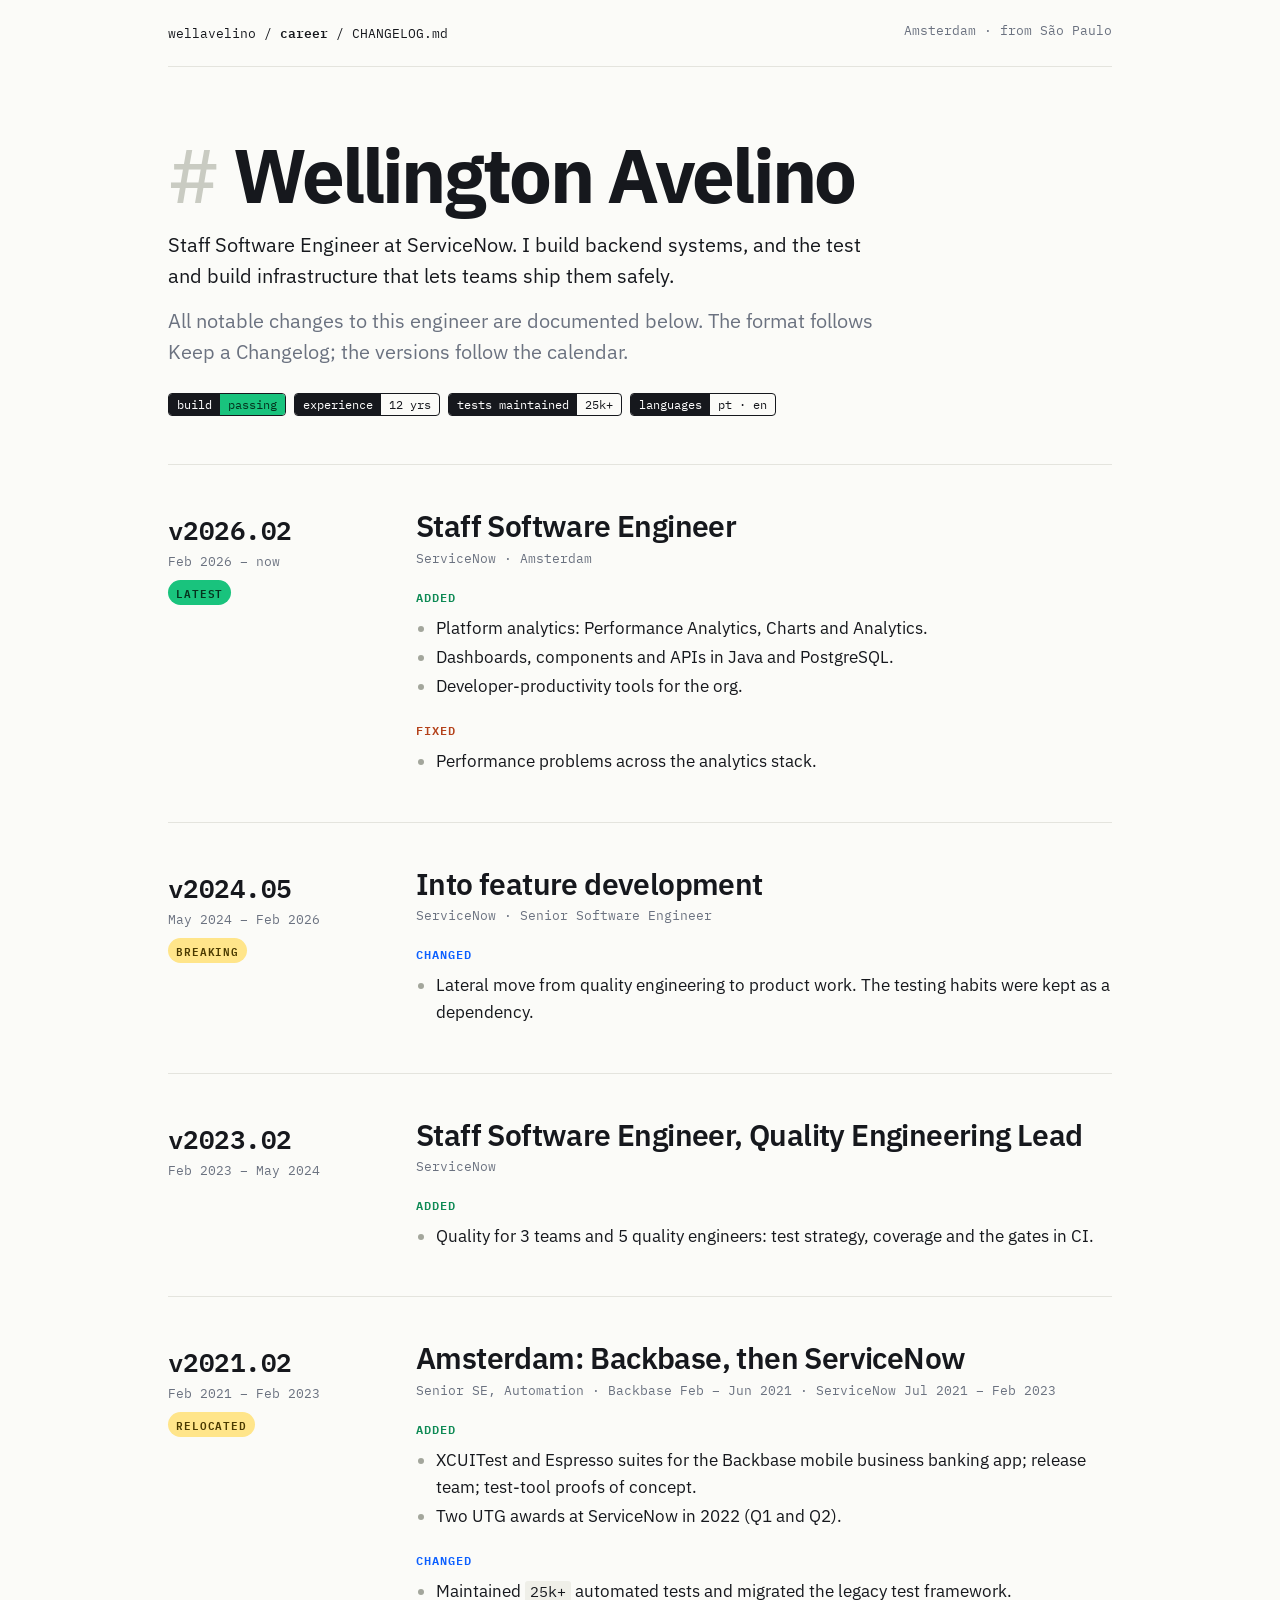
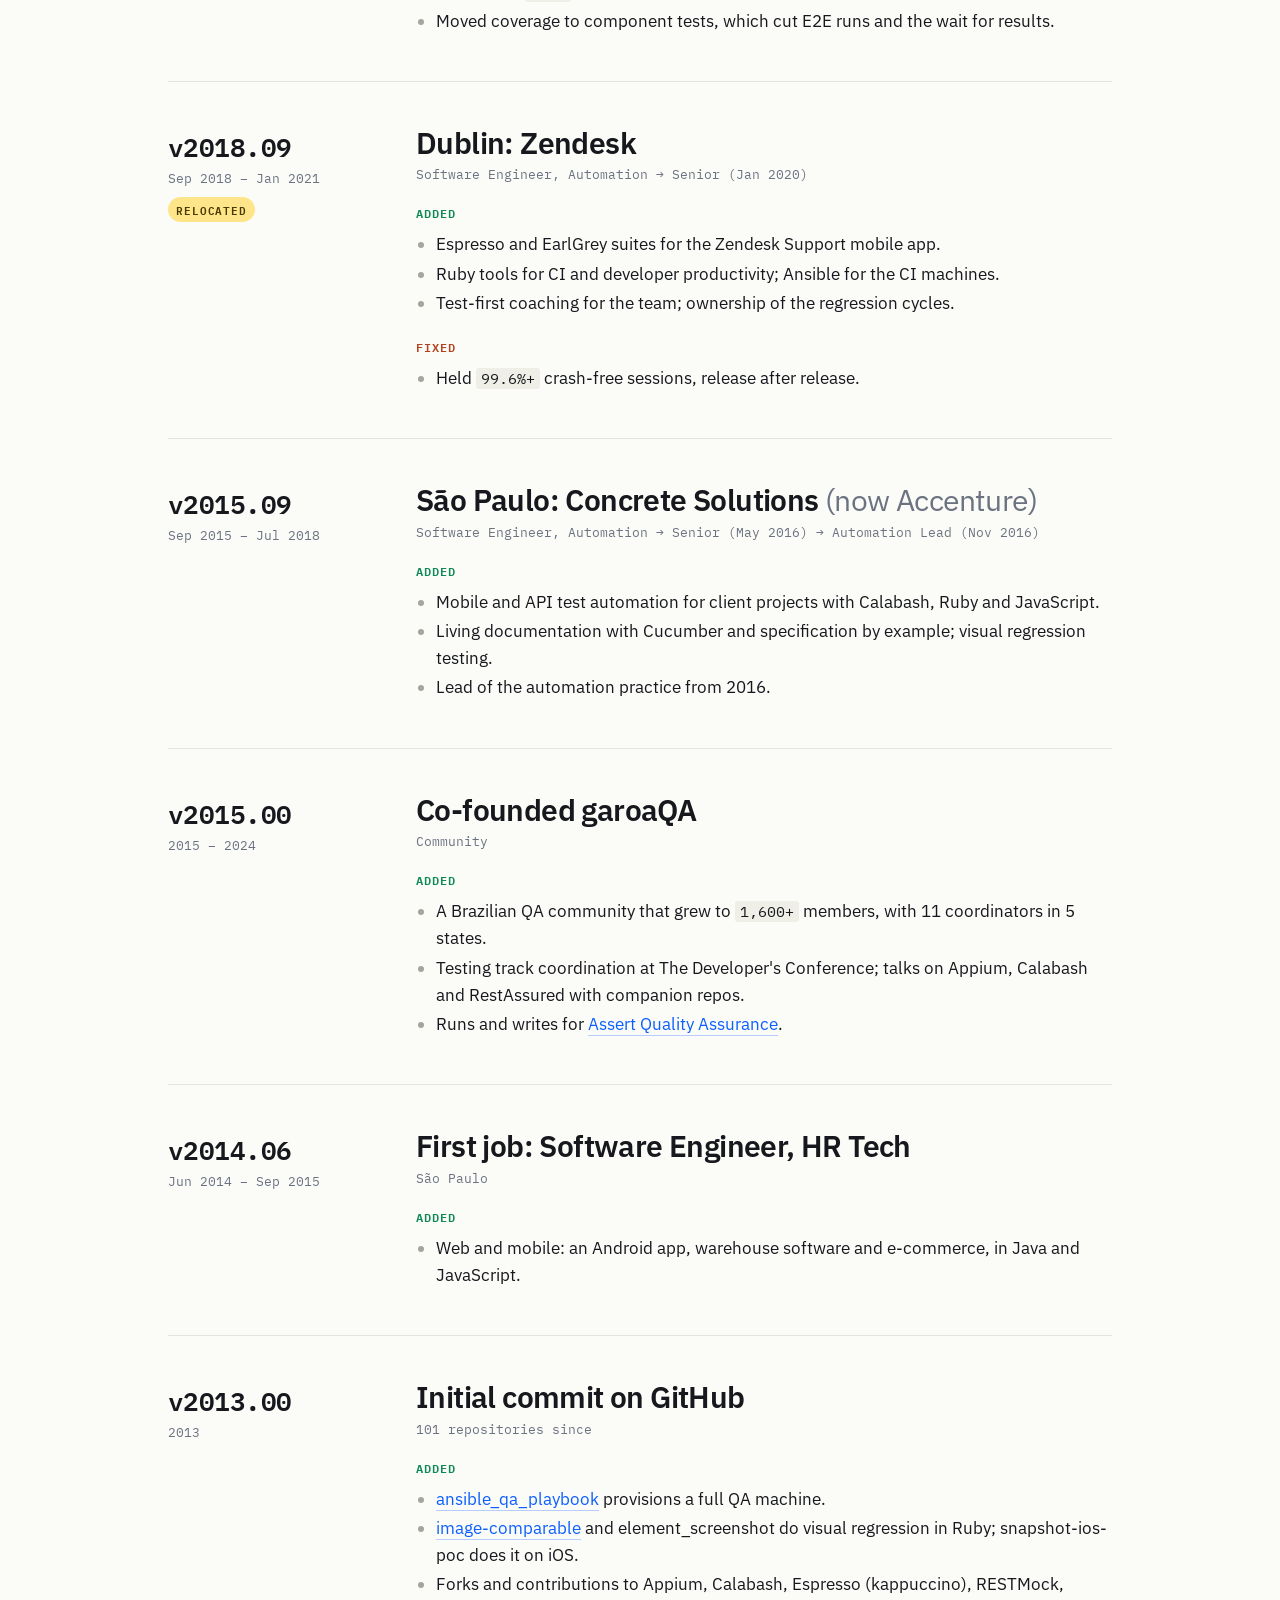
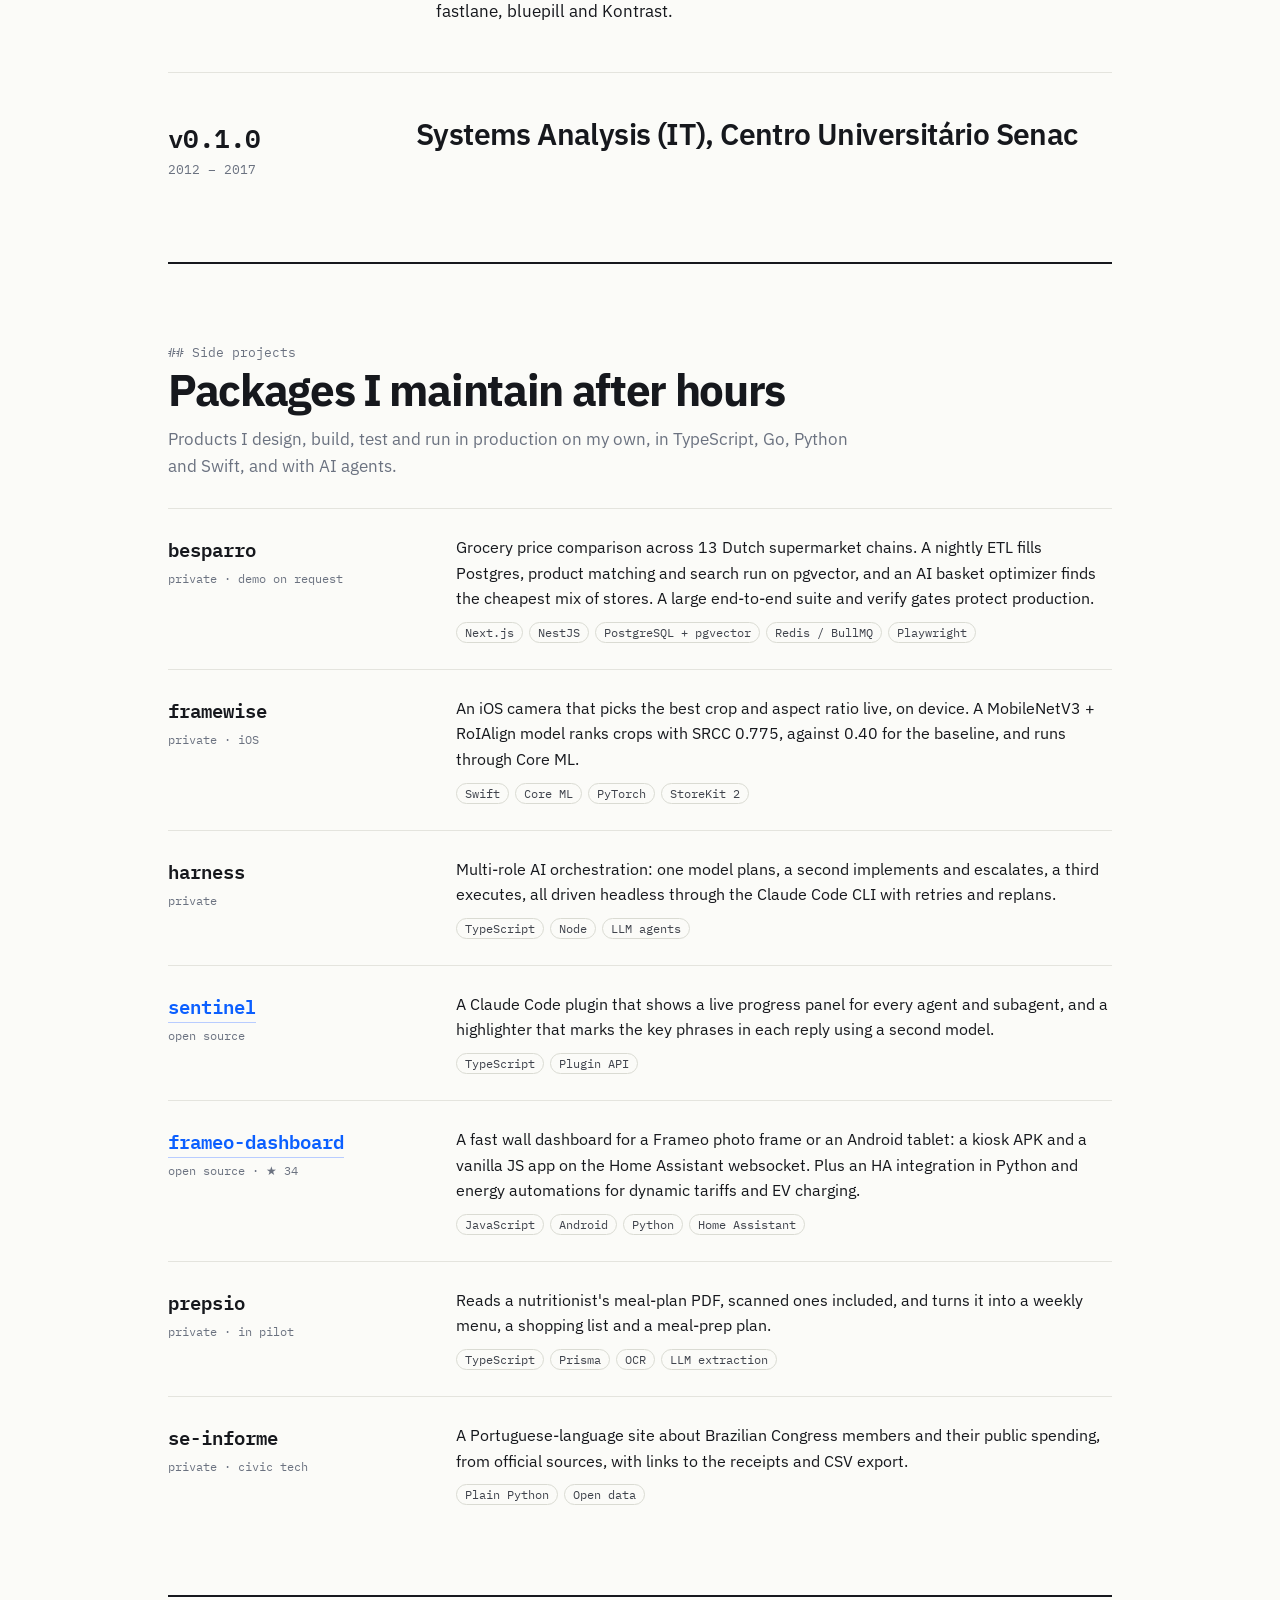
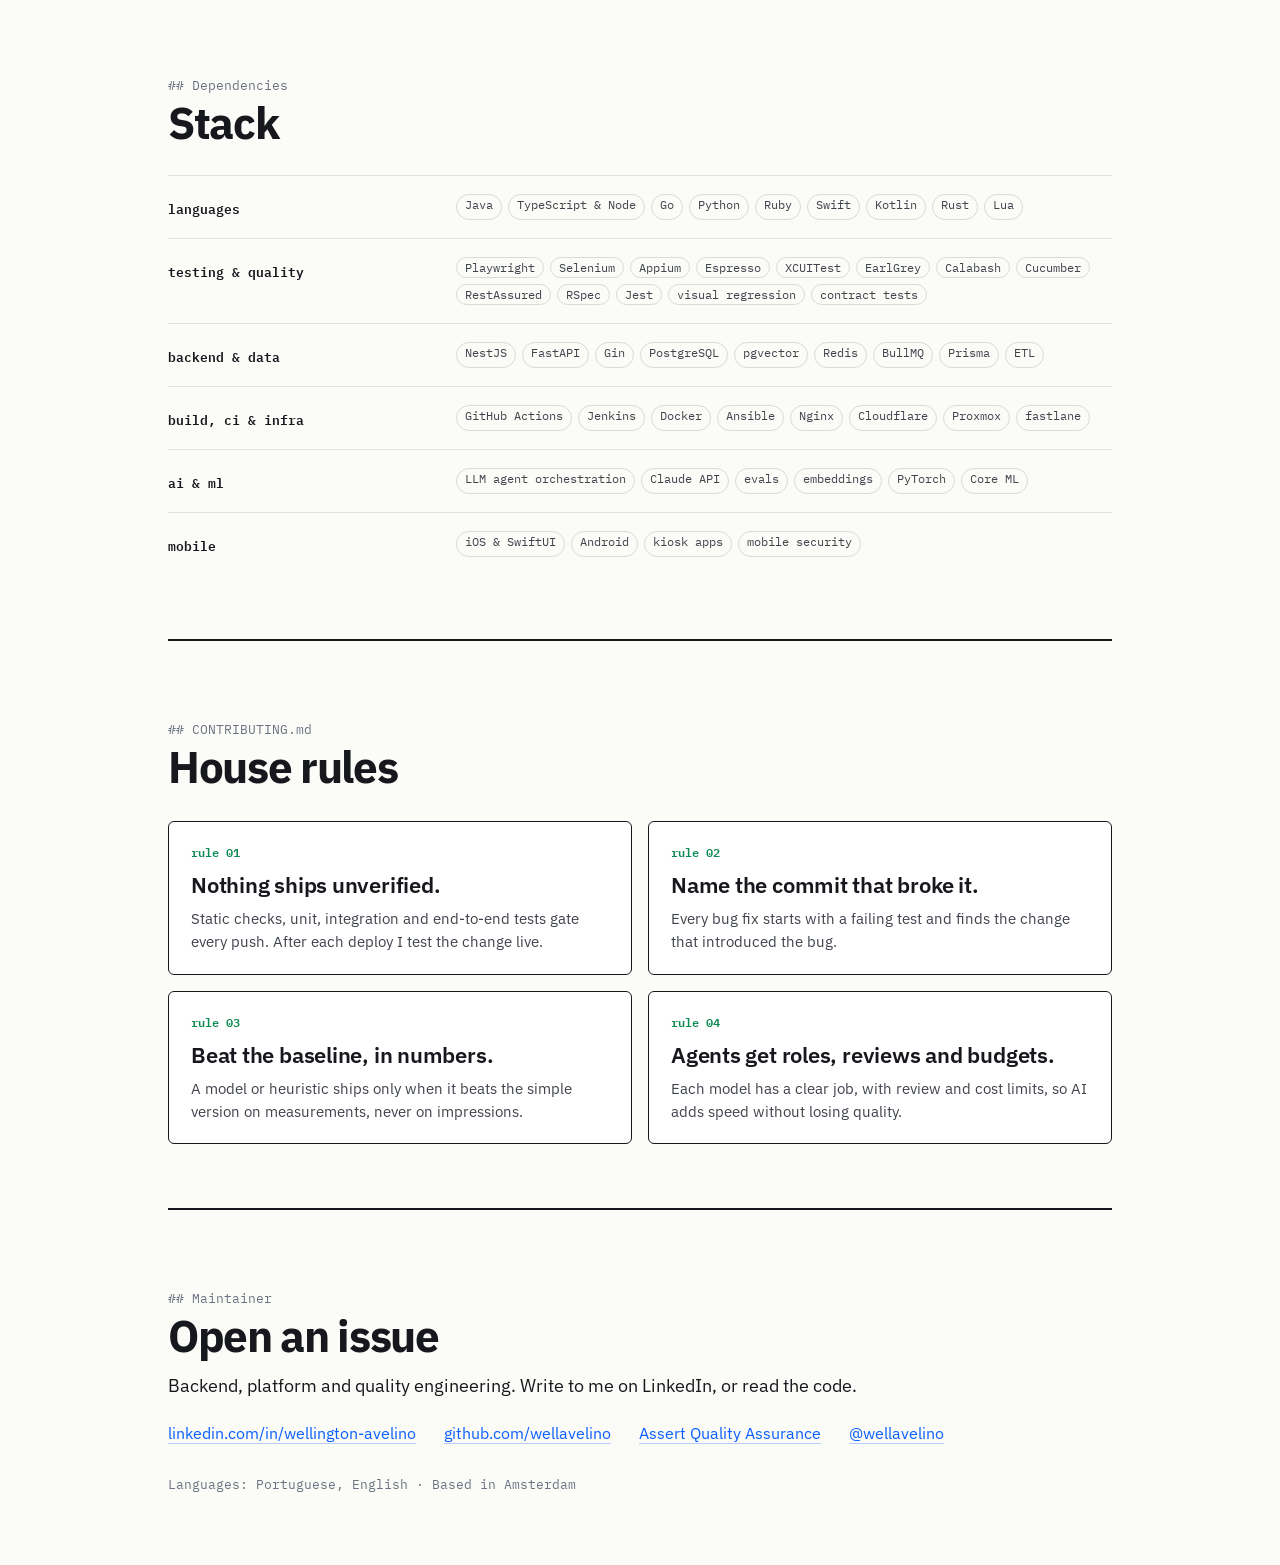
==== changelog.html @ a1ee9204 "Add profile boards and picker index for GitHub Pages" ====
<!doctype html>
<html lang="en">
<head>
  <meta charset="utf-8">
  <title>Wellington Avelino</title>
  <meta name="viewport" content="width=device-width, initial-scale=1">

  <style>
    @import url('https://fonts.googleapis.com/css2?family=IBM+Plex+Mono:wght@400;500;600&family=IBM+Plex+Sans:wght@400;500;600;700&display=swap');
    body { margin: 0; background: #FBFBF8; color: #16181D; font-family: 'IBM Plex Sans', system-ui, sans-serif; -webkit-font-smoothing: antialiased; }
    a { color: #0B5FFF; text-decoration: none; border-bottom: 1px solid #B8CCFF; }
    a:hover { border-bottom-color: #0B5FFF; }
    .mono { font-family: 'IBM Plex Mono', ui-monospace, monospace; }
    .wrap { max-width: 1040px; margin: 0 auto; padding: 0 48px; box-sizing: border-box; }
    .muted { color: #6B7280; }
    .ph { font-family: 'IBM Plex Mono', monospace; font-size: .85em; color: #8A4B00; background: #FFF1DC; border: 1px dashed #D9A35B; border-radius: 3px; padding: 1px 6px; }

    .top { display: flex; flex-wrap: wrap; justify-content: space-between; gap: 8px 24px; padding: 22px 0; border-bottom: 1px solid #E4E4DE; font-family: 'IBM Plex Mono', monospace; font-size: 13px; }
    .crumbs b { font-weight: 600; }
    .hero { padding: 72px 0 48px; }
    .hero h1 { font-size: 76px; line-height: .95; letter-spacing: -0.035em; font-weight: 700; margin: 0 0 18px; }
    .hero h1 .hash { color: #C9CBC2; font-weight: 500; }
    .hero p { font-size: 20px; line-height: 1.55; max-width: 720px; margin: 0 0 14px; }
    .badges { display: flex; flex-wrap: wrap; gap: 8px; margin-top: 26px; }
    .badge { font-family: 'IBM Plex Mono', monospace; font-size: 12px; display: inline-flex; border-radius: 4px; overflow: hidden; border: 1px solid #16181D; }
    .badge span { padding: 3px 8px; }
    .badge span:first-child { background: #16181D; color: #fff; }

    .release { display: grid; grid-template-columns: 200px 1fr; gap: 0 48px; padding: 44px 0; border-top: 1px solid #E4E4DE; }
    .tagcol { position: relative; }
    .tag { font-family: 'IBM Plex Mono', monospace; font-size: 26px; font-weight: 600; letter-spacing: -0.02em; }
    .date { font-family: 'IBM Plex Mono', monospace; font-size: 13px; color: #6B7280; margin-top: 4px; }
    .latest { display: inline-block; margin-top: 10px; font-family: 'IBM Plex Mono', monospace; font-size: 11px; text-transform: uppercase; letter-spacing: .08em; background: #19C37D; color: #05331E; padding: 3px 8px; border-radius: 99px; font-weight: 600; }
    .major { display: inline-block; margin-top: 10px; font-family: 'IBM Plex Mono', monospace; font-size: 11px; text-transform: uppercase; letter-spacing: .08em; background: #FFE58A; color: #4A3A00; padding: 3px 8px; border-radius: 99px; font-weight: 600; }
    .release h2 { font-size: 30px; line-height: 1.15; letter-spacing: -0.02em; margin: 0 0 6px; font-weight: 600; }
    .release .where { font-family: 'IBM Plex Mono', monospace; font-size: 13px; color: #6B7280; margin-bottom: 18px; }
    .kind { font-family: 'IBM Plex Mono', monospace; font-size: 12px; text-transform: uppercase; letter-spacing: .08em; font-weight: 600; margin: 20px 0 8px; }
    .kind.add { color: #0E8A55; } .kind.chg { color: #0B5FFF; } .kind.fix { color: #B4421B; } .kind.rm { color: #8B5CF6; }
    .release ul { margin: 0; padding-left: 20px; font-size: 16.5px; line-height: 1.65; }
    .release li { margin: 2px 0; }
    .release li::marker { color: #A3A69C; }
    code { font-family: 'IBM Plex Mono', monospace; font-size: .88em; background: #EFEFE8; padding: 1px 5px; border-radius: 3px; }

    .sec { padding: 80px 0 24px; border-top: 2px solid #16181D; margin-top: 40px; }
    .sec h2 { font-size: 44px; letter-spacing: -0.03em; margin: 0 0 8px; font-weight: 700; }
    .pkg { display: grid; grid-template-columns: 240px 1fr; gap: 6px 48px; padding: 26px 0; border-top: 1px solid #E4E4DE; }
    .pkg h3 { font-family: 'IBM Plex Mono', monospace; font-size: 19px; margin: 0; font-weight: 600; }
    .pkg .meta { font-family: 'IBM Plex Mono', monospace; font-size: 12px; color: #6B7280; margin-top: 6px; }
    .pkg p { margin: 0; font-size: 16px; line-height: 1.6; }
    .deps { display: flex; flex-wrap: wrap; gap: 6px; margin-top: 10px; }
    .deps span { font-family: 'IBM Plex Mono', monospace; font-size: 12px; border: 1px solid #DADBD3; padding: 2px 8px; border-radius: 99px; color: #3F434C; }

    .deplist { display: grid; grid-template-columns: 240px 1fr; gap: 6px 48px; padding: 18px 0; border-top: 1px solid #E4E4DE; }
    .deplist dt { font-family: 'IBM Plex Mono', monospace; font-size: 13px; font-weight: 600; padding-top: 4px; }
    .deplist dd { margin: 0; }

    .rules { display: grid; grid-template-columns: 1fr 1fr; gap: 16px; padding-top: 18px; }
    .rule-card { border: 1px solid #16181D; border-radius: 6px; padding: 20px 22px; background: #fff; }
    .rule-card .mono { font-size: 12px; color: #0E8A55; font-weight: 600; }
    .rule-card h3 { font-size: 22px; margin: 8px 0 8px; letter-spacing: -0.01em; font-weight: 600; }
    .rule-card p { margin: 0; font-size: 15px; line-height: 1.55; color: #3F434C; }

    @media (max-width: 860px) {
      .release, .pkg, .deplist { grid-template-columns: 1fr; gap: 10px; }
      .rules { grid-template-columns: 1fr; }
    }
    @media (max-width: 640px) {
      .wrap { padding: 0 16px; }
      .hero { padding: 48px 0 32px; }
      .hero h1 { font-size: 48px; }
      .hero p { font-size: 17px; }
      .release h2 { font-size: 24px; }
      .sec h2 { font-size: 34px; }
      .release ul { font-size: 15.5px; }
    }
  </style>
</head>
<body>

<div style="width: 100%; min-height: 100%; background: #FBFBF8;">
<div class="wrap">

  <div class="top">
    <span class="crumbs">wellavelino / <b>career</b> / CHANGELOG.md</span>
    <span class="muted">Amsterdam · from São Paulo</span>
  </div>

  <div class="hero">
    <h1><span class="hash">#</span> Wellington Avelino</h1>
    <p>Staff Software Engineer at ServiceNow. I build backend systems, and the test and build infrastructure that lets teams ship them safely.</p>
    <p class="muted">All notable changes to this engineer are documented below. The format follows Keep a Changelog; the versions follow the calendar.</p>
    <div class="badges">
      <span class="badge"><span>build</span><span style="background:#19C37D;color:#05331E;">passing</span></span>
      <span class="badge"><span>experience</span><span>12 yrs</span></span>
      <span class="badge"><span>tests maintained</span><span>25k+</span></span>
      <span class="badge"><span>languages</span><span>pt · en</span></span>
    </div>
  </div>

  <div class="release">
    <div class="tagcol"><div class="tag">v2026.02</div><div class="date">Feb 2026 – now</div><span class="latest">Latest</span></div>
    <div>
      <h2>Staff Software Engineer</h2>
      <div class="where">ServiceNow · Amsterdam</div>
      <div class="kind add">Added</div>
      <ul>
        <li>Platform analytics: Performance Analytics, Charts and Analytics.</li>
        <li>Dashboards, components and APIs in Java and PostgreSQL.</li>
        <li>Developer-productivity tools for the org.</li>
      </ul>
      <div class="kind fix">Fixed</div>
      <ul><li>Performance problems across the analytics stack.</li></ul>
    </div>
  </div>

  <div class="release">
    <div class="tagcol"><div class="tag">v2024.05</div><div class="date">May 2024 – Feb 2026</div><span class="major">Breaking</span></div>
    <div>
      <h2>Into feature development</h2>
      <div class="where">ServiceNow · Senior Software Engineer</div>
      <div class="kind chg">Changed</div>
      <ul><li>Lateral move from quality engineering to product work. The testing habits were kept as a dependency.</li></ul>
    </div>
  </div>

  <div class="release">
    <div class="tagcol"><div class="tag">v2023.02</div><div class="date">Feb 2023 – May 2024</div></div>
    <div>
      <h2>Staff Software Engineer, Quality Engineering Lead</h2>
      <div class="where">ServiceNow</div>
      <div class="kind add">Added</div>
      <ul><li>Quality for 3 teams and 5 quality engineers: test strategy, coverage and the gates in CI.</li></ul>
    </div>
  </div>

  <div class="release">
    <div class="tagcol"><div class="tag">v2021.02</div><div class="date">Feb 2021 – Feb 2023</div><span class="major">Relocated</span></div>
    <div>
      <h2>Amsterdam: Backbase, then ServiceNow</h2>
      <div class="where">Senior SE, Automation · Backbase Feb – Jun 2021 · ServiceNow Jul 2021 – Feb 2023</div>
      <div class="kind add">Added</div>
      <ul>
        <li>XCUITest and Espresso suites for the Backbase mobile business banking app; release team; test-tool proofs of concept.</li>
        <li>Two UTG awards at ServiceNow in 2022 (Q1 and Q2).</li>
      </ul>
      <div class="kind chg">Changed</div>
      <ul>
        <li>Maintained <code>25k+</code> automated tests and migrated the legacy test framework.</li>
        <li>Moved coverage to component tests, which cut E2E runs and the wait for results.</li>
      </ul>
    </div>
  </div>

  <div class="release">
    <div class="tagcol"><div class="tag">v2018.09</div><div class="date">Sep 2018 – Jan 2021</div><span class="major">Relocated</span></div>
    <div>
      <h2>Dublin: Zendesk</h2>
      <div class="where">Software Engineer, Automation → Senior (Jan 2020)</div>
      <div class="kind add">Added</div>
      <ul>
        <li>Espresso and EarlGrey suites for the Zendesk Support mobile app.</li>
        <li>Ruby tools for CI and developer productivity; Ansible for the CI machines.</li>
        <li>Test-first coaching for the team; ownership of the regression cycles.</li>
      </ul>
      <div class="kind fix">Fixed</div>
      <ul><li>Held <code>99.6%+</code> crash-free sessions, release after release.</li></ul>
    </div>
  </div>

  <div class="release">
    <div class="tagcol"><div class="tag">v2015.09</div><div class="date">Sep 2015 – Jul 2018</div></div>
    <div>
      <h2>São Paulo: Concrete Solutions <span class="muted" style="font-weight:400;">(now Accenture)</span></h2>
      <div class="where">Software Engineer, Automation → Senior (May 2016) → Automation Lead (Nov 2016)</div>
      <div class="kind add">Added</div>
      <ul>
        <li>Mobile and API test automation for client projects with Calabash, Ruby and JavaScript.</li>
        <li>Living documentation with Cucumber and specification by example; visual regression testing.</li>
        <li>Lead of the automation practice from 2016.</li>
      </ul>
    </div>
  </div>

  <div class="release">
    <div class="tagcol"><div class="tag">v2015.00</div><div class="date">2015 – 2024</div></div>
    <div>
      <h2>Co-founded garoaQA</h2>
      <div class="where">Community</div>
      <div class="kind add">Added</div>
      <ul>
        <li>A Brazilian QA community that grew to <code>1,600+</code> members, with 11 coordinators in 5 states.</li>
        <li>Testing track coordination at The Developer's Conference; talks on Appium, Calabash and RestAssured with companion repos.</li>
        <li>Runs and writes for <a href="https://medium.com/assertqualityassurance">Assert Quality Assurance</a>.</li>
      </ul>
    </div>
  </div>

  <div class="release">
    <div class="tagcol"><div class="tag">v2014.06</div><div class="date">Jun 2014 – Sep 2015</div></div>
    <div>
      <h2>First job: Software Engineer, HR Tech</h2>
      <div class="where">São Paulo</div>
      <div class="kind add">Added</div>
      <ul><li>Web and mobile: an Android app, warehouse software and e-commerce, in Java and JavaScript.</li></ul>
    </div>
  </div>

  <div class="release">
    <div class="tagcol"><div class="tag">v2013.00</div><div class="date">2013</div></div>
    <div>
      <h2>Initial commit on GitHub</h2>
      <div class="where">101 repositories since</div>
      <div class="kind add">Added</div>
      <ul>
        <li><a href="https://github.com/wellavelino/ansible_qa_playbook">ansible_qa_playbook</a> provisions a full QA machine.</li>
        <li><a href="https://github.com/wellavelino/image-comparable">image-comparable</a> and element_screenshot do visual regression in Ruby; snapshot-ios-poc does it on iOS.</li>
        <li>Forks and contributions to Appium, Calabash, Espresso (kappuccino), RESTMock, fastlane, bluepill and Kontrast.</li>
      </ul>
    </div>
  </div>

  <div class="release">
    <div class="tagcol"><div class="tag">v0.1.0</div><div class="date">2012 – 2017</div></div>
    <div>
      <h2>Systems Analysis (IT), Centro Universitário Senac</h2>
    </div>
  </div>

  <div class="sec">
    <div class="mono muted" style="font-size: 13px;">## Side projects</div>
    <h2>Packages I maintain after hours</h2>
    <p class="muted" style="font-size: 17px; line-height: 1.6; max-width: 700px; margin: 0 0 28px;">Products I design, build, test and run in production on my own, in TypeScript, Go, Python and Swift, and with AI agents.</p>

    <div class="pkg"><div><h3>besparro</h3><div class="meta">private · demo on request</div></div><div><p>Grocery price comparison across 13 Dutch supermarket chains. A nightly ETL fills Postgres, product matching and search run on pgvector, and an AI basket optimizer finds the cheapest mix of stores. A large end-to-end suite and verify gates protect production.</p><div class="deps"><span>Next.js</span><span>NestJS</span><span>PostgreSQL + pgvector</span><span>Redis / BullMQ</span><span>Playwright</span></div></div></div>
    <div class="pkg"><div><h3>framewise</h3><div class="meta">private · iOS</div></div><div><p>An iOS camera that picks the best crop and aspect ratio live, on device. A MobileNetV3 + RoIAlign model ranks crops with SRCC 0.775, against 0.40 for the baseline, and runs through Core ML.</p><div class="deps"><span>Swift</span><span>Core ML</span><span>PyTorch</span><span>StoreKit 2</span></div></div></div>
    <div class="pkg"><div><h3>harness</h3><div class="meta">private</div></div><div><p>Multi-role AI orchestration: one model plans, a second implements and escalates, a third executes, all driven headless through the Claude Code CLI with retries and replans.</p><div class="deps"><span>TypeScript</span><span>Node</span><span>LLM agents</span></div></div></div>
    <div class="pkg"><div><h3><a href="https://github.com/wellavelino/sentinel">sentinel</a></h3><div class="meta">open source</div></div><div><p>A Claude Code plugin that shows a live progress panel for every agent and subagent, and a highlighter that marks the key phrases in each reply using a second model.</p><div class="deps"><span>TypeScript</span><span>Plugin API</span></div></div></div>
    <div class="pkg"><div><h3><a href="https://github.com/wellavelino/frameo-homeassistant-dashboard">frameo-dashboard</a></h3><div class="meta">open source · ★ 34</div></div><div><p>A fast wall dashboard for a Frameo photo frame or an Android tablet: a kiosk APK and a vanilla JS app on the Home Assistant websocket. Plus an HA integration in Python and energy automations for dynamic tariffs and EV charging.</p><div class="deps"><span>JavaScript</span><span>Android</span><span>Python</span><span>Home Assistant</span></div></div></div>
    <div class="pkg"><div><h3>prepsio</h3><div class="meta">private · in pilot</div></div><div><p>Reads a nutritionist's meal-plan PDF, scanned ones included, and turns it into a weekly menu, a shopping list and a meal-prep plan.</p><div class="deps"><span>TypeScript</span><span>Prisma</span><span>OCR</span><span>LLM extraction</span></div></div></div>
    <div class="pkg"><div><h3>se-informe</h3><div class="meta">private · civic tech</div></div><div><p>A Portuguese-language site about Brazilian Congress members and their public spending, from official sources, with links to the receipts and CSV export.</p><div class="deps"><span>Plain Python</span><span>Open data</span></div></div></div>
  </div>

  <div class="sec">
    <div class="mono muted" style="font-size: 13px;">## Dependencies</div>
    <h2>Stack</h2>
    <dl style="margin: 24px 0 0;">
      <div class="deplist"><dt>languages</dt><dd class="deps" style="margin-top:0;"><span>Java</span><span>TypeScript &amp; Node</span><span>Go</span><span>Python</span><span>Ruby</span><span>Swift</span><span>Kotlin</span><span>Rust</span><span>Lua</span></dd></div>
      <div class="deplist"><dt>testing &amp; quality</dt><dd class="deps" style="margin-top:0;"><span>Playwright</span><span>Selenium</span><span>Appium</span><span>Espresso</span><span>XCUITest</span><span>EarlGrey</span><span>Calabash</span><span>Cucumber</span><span>RestAssured</span><span>RSpec</span><span>Jest</span><span>visual regression</span><span>contract tests</span></dd></div>
      <div class="deplist"><dt>backend &amp; data</dt><dd class="deps" style="margin-top:0;"><span>NestJS</span><span>FastAPI</span><span>Gin</span><span>PostgreSQL</span><span>pgvector</span><span>Redis</span><span>BullMQ</span><span>Prisma</span><span>ETL</span></dd></div>
      <div class="deplist"><dt>build, ci &amp; infra</dt><dd class="deps" style="margin-top:0;"><span>GitHub Actions</span><span>Jenkins</span><span>Docker</span><span>Ansible</span><span>Nginx</span><span>Cloudflare</span><span>Proxmox</span><span>fastlane</span></dd></div>
      <div class="deplist"><dt>ai &amp; ml</dt><dd class="deps" style="margin-top:0;"><span>LLM agent orchestration</span><span>Claude API</span><span>evals</span><span>embeddings</span><span>PyTorch</span><span>Core ML</span></dd></div>
      <div class="deplist"><dt>mobile</dt><dd class="deps" style="margin-top:0;"><span>iOS &amp; SwiftUI</span><span>Android</span><span>kiosk apps</span><span>mobile security</span></dd></div>
    </dl>
  </div>

  <div class="sec">
    <div class="mono muted" style="font-size: 13px;">## CONTRIBUTING.md</div>
    <h2>House rules</h2>
    <div class="rules">
      <div class="rule-card"><div class="mono">rule 01</div><h3>Nothing ships unverified.</h3><p>Static checks, unit, integration and end-to-end tests gate every push. After each deploy I test the change live.</p></div>
      <div class="rule-card"><div class="mono">rule 02</div><h3>Name the commit that broke it.</h3><p>Every bug fix starts with a failing test and finds the change that introduced the bug.</p></div>
      <div class="rule-card"><div class="mono">rule 03</div><h3>Beat the baseline, in numbers.</h3><p>A model or heuristic ships only when it beats the simple version on measurements, never on impressions.</p></div>
      <div class="rule-card"><div class="mono">rule 04</div><h3>Agents get roles, reviews and budgets.</h3><p>Each model has a clear job, with review and cost limits, so AI adds speed without losing quality.</p></div>
    </div>
  </div>

  <div class="sec" style="padding-bottom: 72px;">
    <div class="mono muted" style="font-size: 13px;">## Maintainer</div>
    <h2>Open an issue</h2>
    <p style="font-size: 18px; line-height: 1.6; margin: 0 0 22px; max-width: 700px;">Backend, platform and quality engineering. Write to me on LinkedIn, or read the code.</p>
    <div style="display: flex; flex-wrap: wrap; gap: 10px 28px; font-size: 16px;">
      <a href="https://www.linkedin.com/in/wellington-avelino/">linkedin.com/in/wellington-avelino</a>
      <a href="https://github.com/wellavelino">github.com/wellavelino</a>
      <a href="https://medium.com/assertqualityassurance">Assert Quality Assurance</a>
      <a href="https://twitter.com/wellavelino">@wellavelino</a>
    </div>
    <p class="mono muted" style="font-size: 13px; margin: 32px 0 0;">Languages: Portuguese, English · Based in Amsterdam</p>
  </div>

</div>
</div>
</body>
</html>
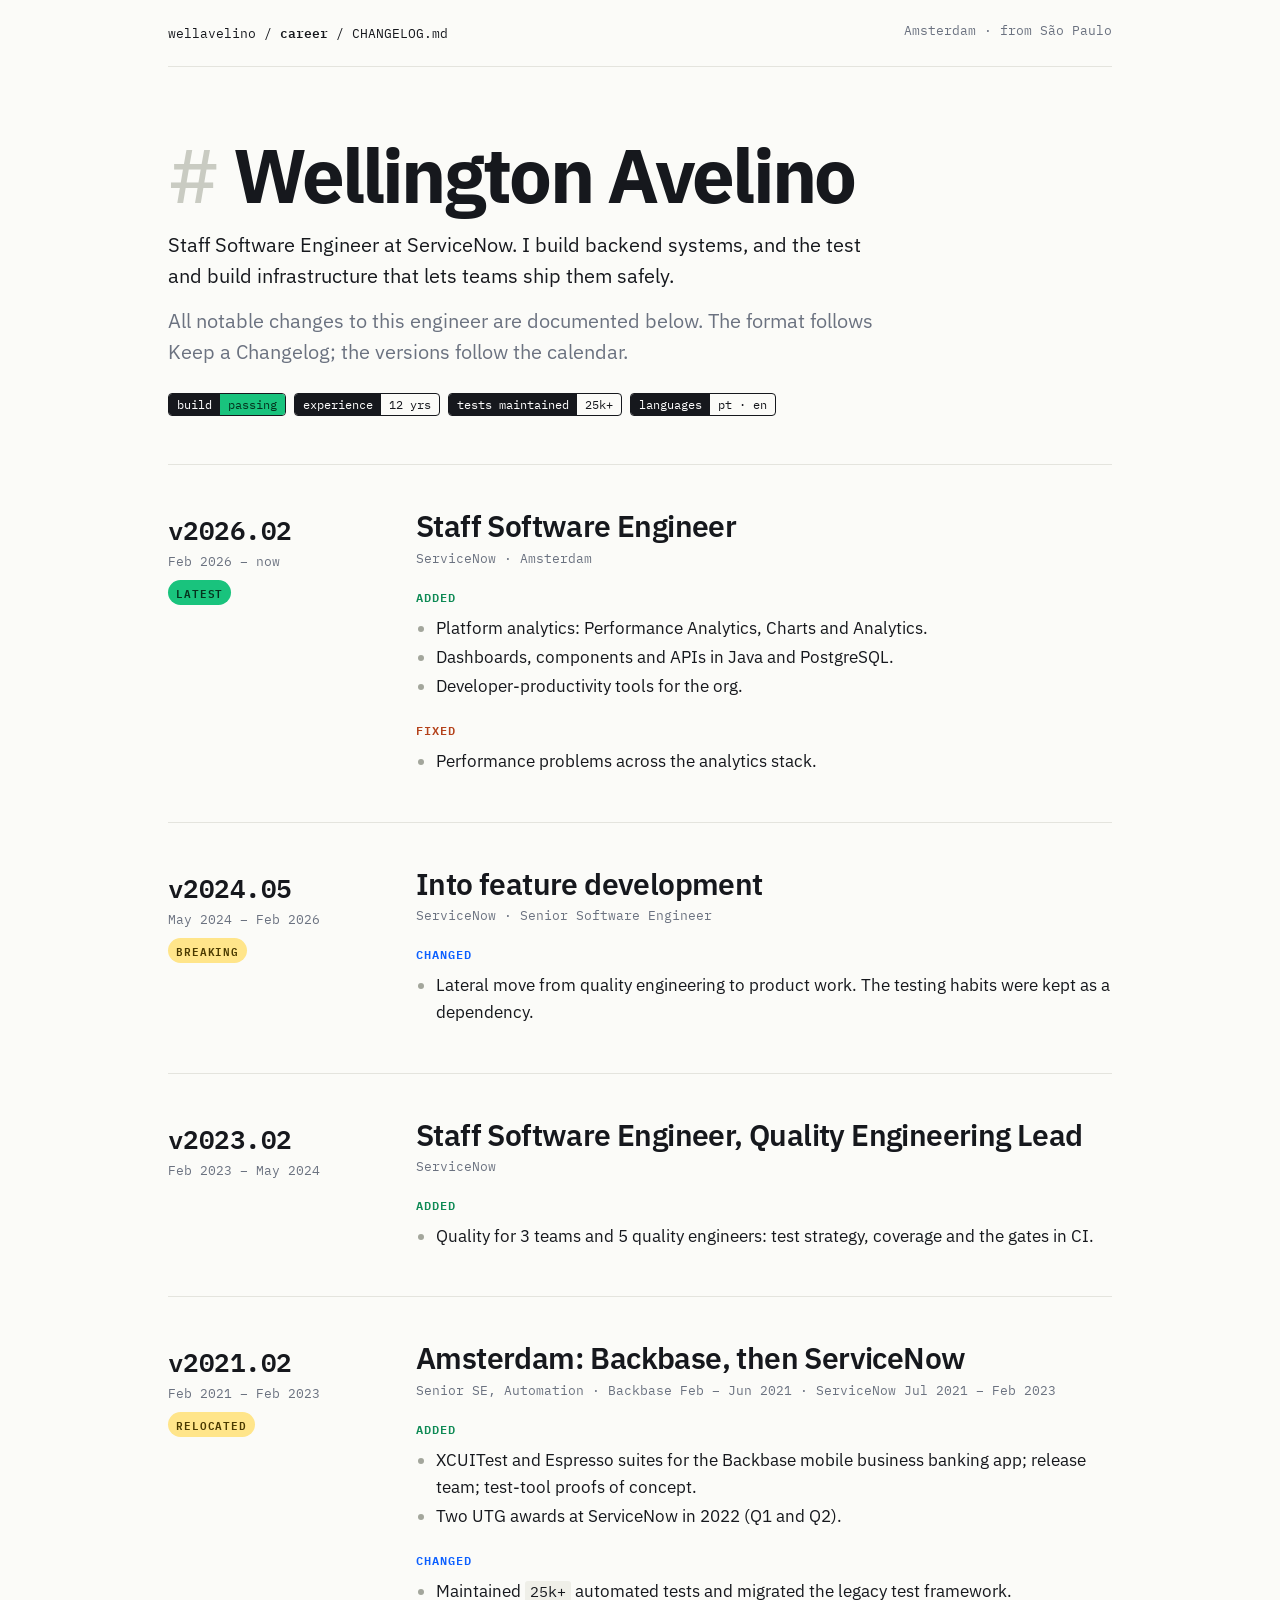
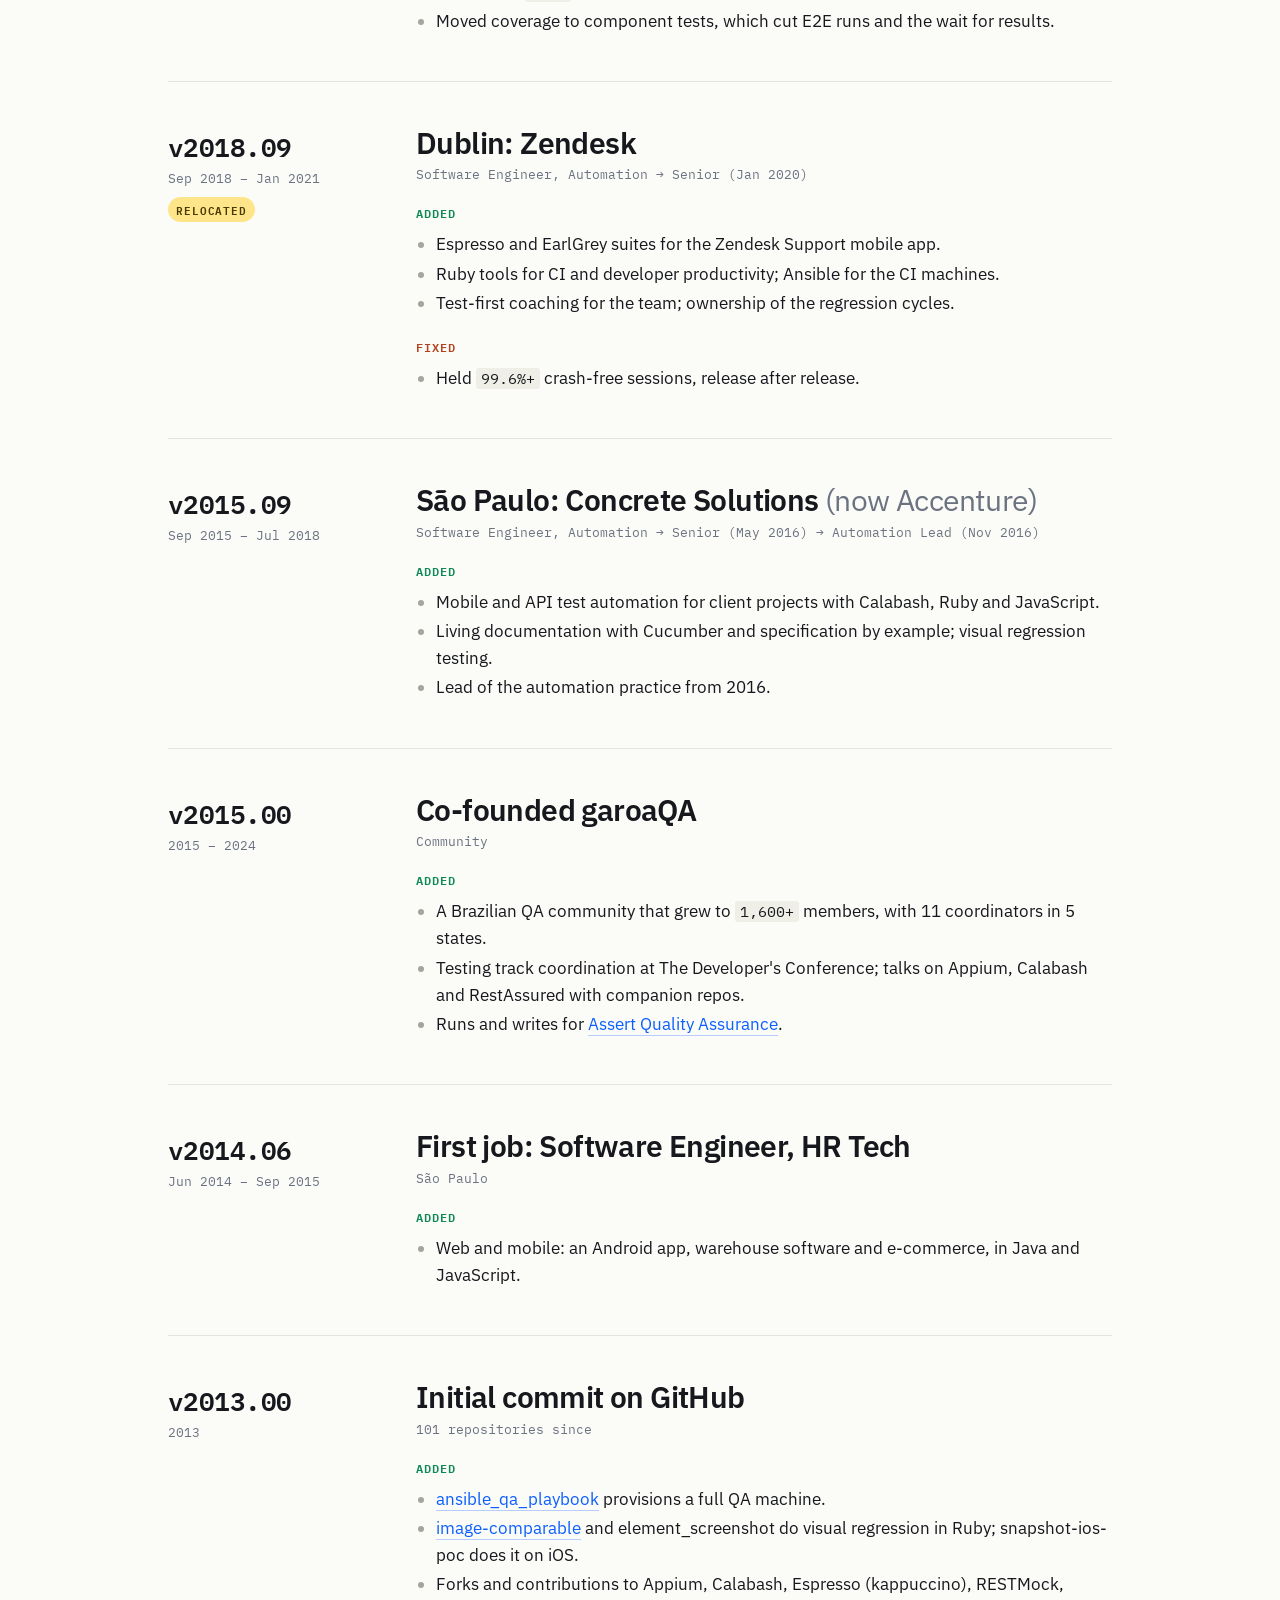
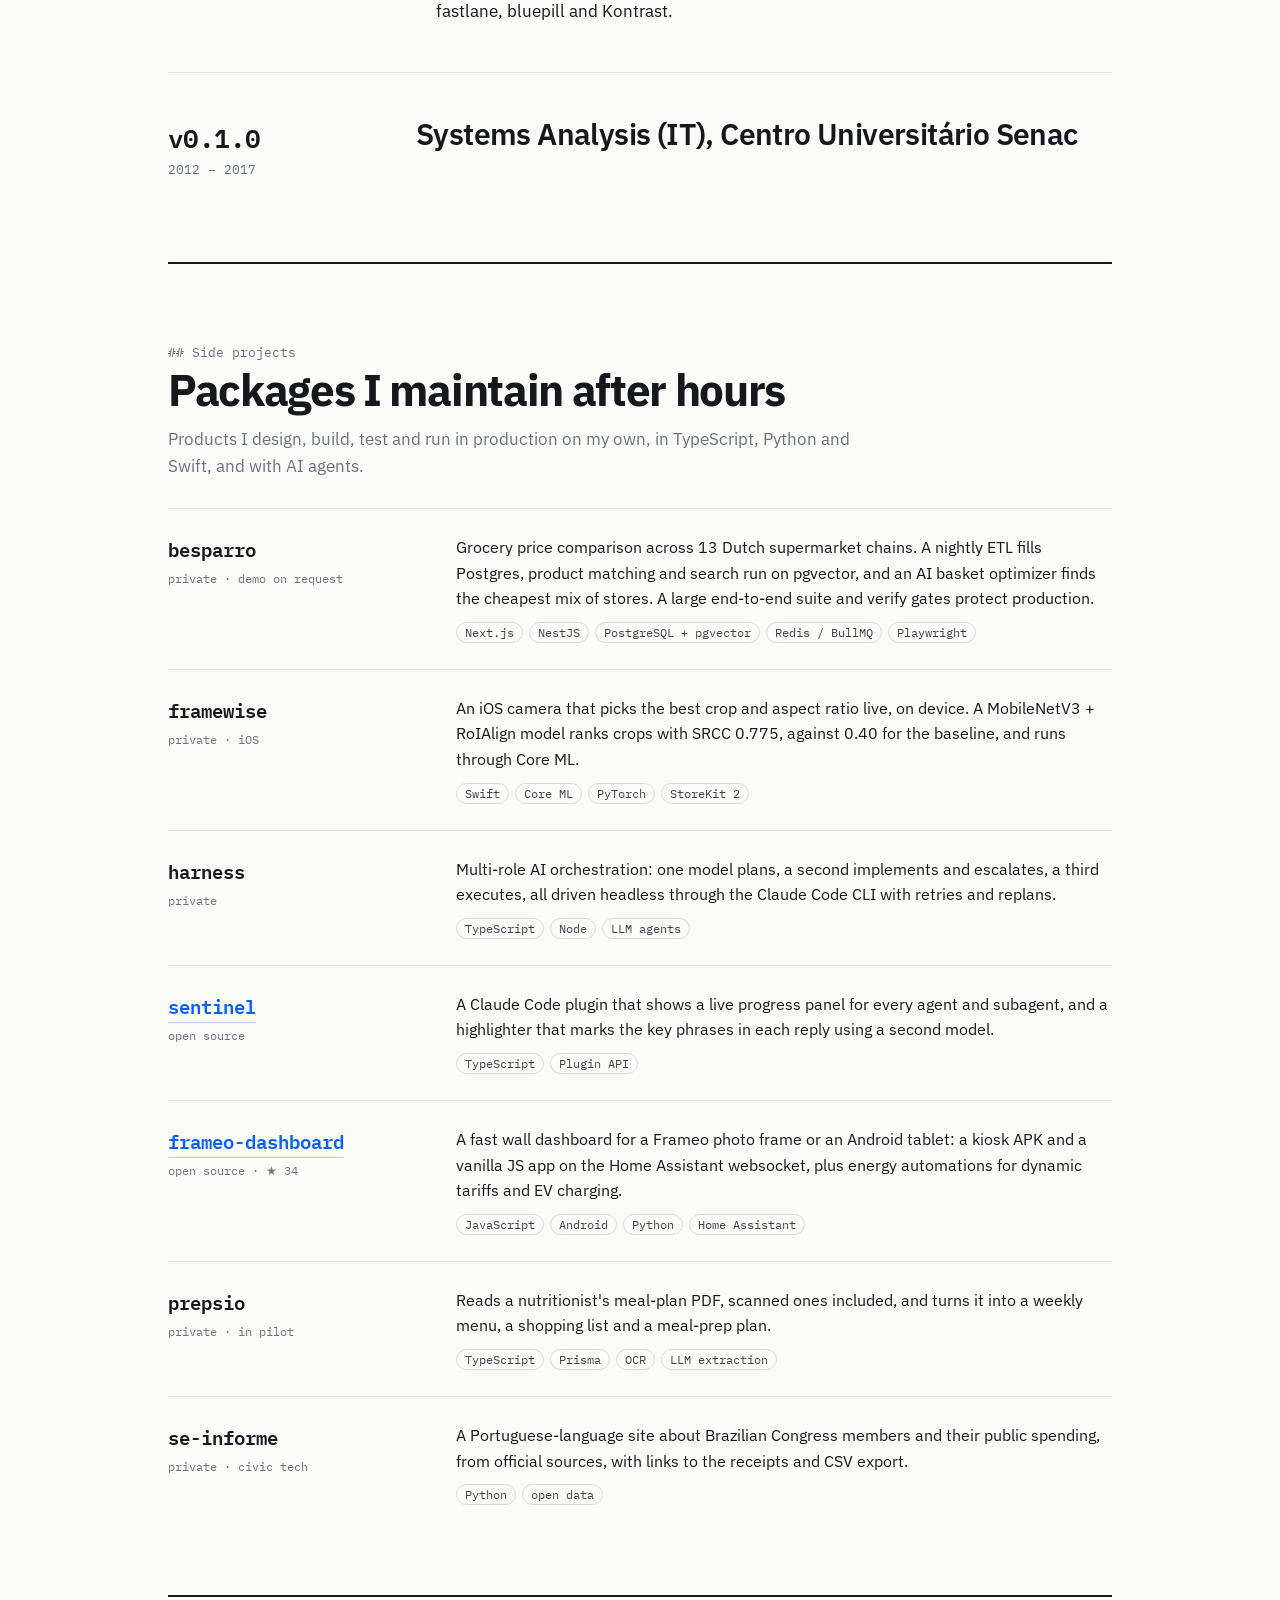
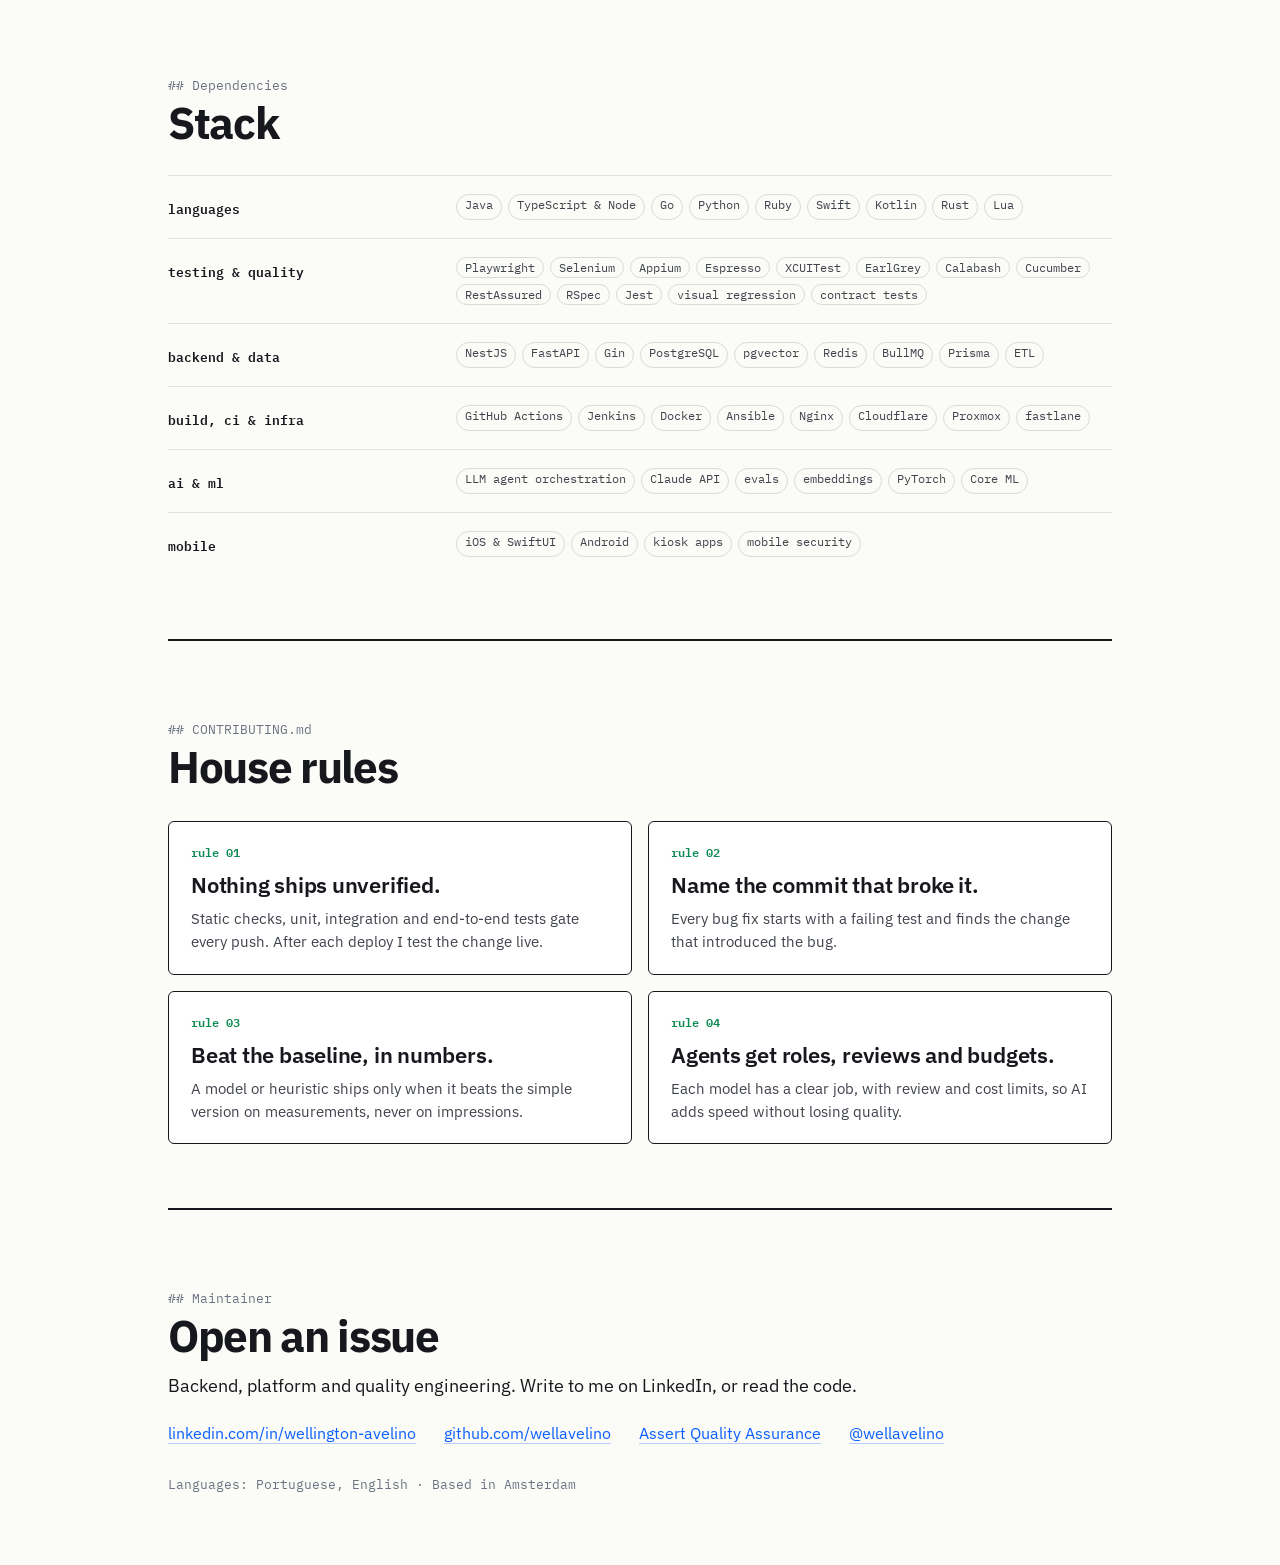
==== commit d2bf5858: "Apply review fixes: drop Jekyll config, fix copy and counts, zine title clamp, remove unused CSS" ====
--- a/changelog.html
+++ b/changelog.html
@@ -13,7 +13,6 @@
     .mono { font-family: 'IBM Plex Mono', ui-monospace, monospace; }
     .wrap { max-width: 1040px; margin: 0 auto; padding: 0 48px; box-sizing: border-box; }
     .muted { color: #6B7280; }
-    .ph { font-family: 'IBM Plex Mono', monospace; font-size: .85em; color: #8A4B00; background: #FFF1DC; border: 1px dashed #D9A35B; border-radius: 3px; padding: 1px 6px; }
 
     .top { display: flex; flex-wrap: wrap; justify-content: space-between; gap: 8px 24px; padding: 22px 0; border-bottom: 1px solid #E4E4DE; font-family: 'IBM Plex Mono', monospace; font-size: 13px; }
     .crumbs b { font-weight: 600; }
@@ -229,15 +228,15 @@
   <div class="sec">
     <div class="mono muted" style="font-size: 13px;">## Side projects</div>
     <h2>Packages I maintain after hours</h2>
-    <p class="muted" style="font-size: 17px; line-height: 1.6; max-width: 700px; margin: 0 0 28px;">Products I design, build, test and run in production on my own, in TypeScript, Go, Python and Swift, and with AI agents.</p>
+    <p class="muted" style="font-size: 17px; line-height: 1.6; max-width: 700px; margin: 0 0 28px;">Products I design, build, test and run in production on my own, in TypeScript, Python and Swift, and with AI agents.</p>
 
     <div class="pkg"><div><h3>besparro</h3><div class="meta">private · demo on request</div></div><div><p>Grocery price comparison across 13 Dutch supermarket chains. A nightly ETL fills Postgres, product matching and search run on pgvector, and an AI basket optimizer finds the cheapest mix of stores. A large end-to-end suite and verify gates protect production.</p><div class="deps"><span>Next.js</span><span>NestJS</span><span>PostgreSQL + pgvector</span><span>Redis / BullMQ</span><span>Playwright</span></div></div></div>
     <div class="pkg"><div><h3>framewise</h3><div class="meta">private · iOS</div></div><div><p>An iOS camera that picks the best crop and aspect ratio live, on device. A MobileNetV3 + RoIAlign model ranks crops with SRCC 0.775, against 0.40 for the baseline, and runs through Core ML.</p><div class="deps"><span>Swift</span><span>Core ML</span><span>PyTorch</span><span>StoreKit 2</span></div></div></div>
     <div class="pkg"><div><h3>harness</h3><div class="meta">private</div></div><div><p>Multi-role AI orchestration: one model plans, a second implements and escalates, a third executes, all driven headless through the Claude Code CLI with retries and replans.</p><div class="deps"><span>TypeScript</span><span>Node</span><span>LLM agents</span></div></div></div>
     <div class="pkg"><div><h3><a href="https://github.com/wellavelino/sentinel">sentinel</a></h3><div class="meta">open source</div></div><div><p>A Claude Code plugin that shows a live progress panel for every agent and subagent, and a highlighter that marks the key phrases in each reply using a second model.</p><div class="deps"><span>TypeScript</span><span>Plugin API</span></div></div></div>
-    <div class="pkg"><div><h3><a href="https://github.com/wellavelino/frameo-homeassistant-dashboard">frameo-dashboard</a></h3><div class="meta">open source · ★ 34</div></div><div><p>A fast wall dashboard for a Frameo photo frame or an Android tablet: a kiosk APK and a vanilla JS app on the Home Assistant websocket. Plus an HA integration in Python and energy automations for dynamic tariffs and EV charging.</p><div class="deps"><span>JavaScript</span><span>Android</span><span>Python</span><span>Home Assistant</span></div></div></div>
+    <div class="pkg"><div><h3><a href="https://github.com/wellavelino/frameo-homeassistant-dashboard">frameo-dashboard</a></h3><div class="meta">open source · ★ 34</div></div><div><p>A fast wall dashboard for a Frameo photo frame or an Android tablet: a kiosk APK and a vanilla JS app on the Home Assistant websocket, plus energy automations for dynamic tariffs and EV charging.</p><div class="deps"><span>JavaScript</span><span>Android</span><span>Python</span><span>Home Assistant</span></div></div></div>
     <div class="pkg"><div><h3>prepsio</h3><div class="meta">private · in pilot</div></div><div><p>Reads a nutritionist's meal-plan PDF, scanned ones included, and turns it into a weekly menu, a shopping list and a meal-prep plan.</p><div class="deps"><span>TypeScript</span><span>Prisma</span><span>OCR</span><span>LLM extraction</span></div></div></div>
-    <div class="pkg"><div><h3>se-informe</h3><div class="meta">private · civic tech</div></div><div><p>A Portuguese-language site about Brazilian Congress members and their public spending, from official sources, with links to the receipts and CSV export.</p><div class="deps"><span>Plain Python</span><span>Open data</span></div></div></div>
+    <div class="pkg"><div><h3>se-informe</h3><div class="meta">private · civic tech</div></div><div><p>A Portuguese-language site about Brazilian Congress members and their public spending, from official sources, with links to the receipts and CSV export.</p><div class="deps"><span>Python</span><span>open data</span></div></div></div>
   </div>
 
   <div class="sec">
